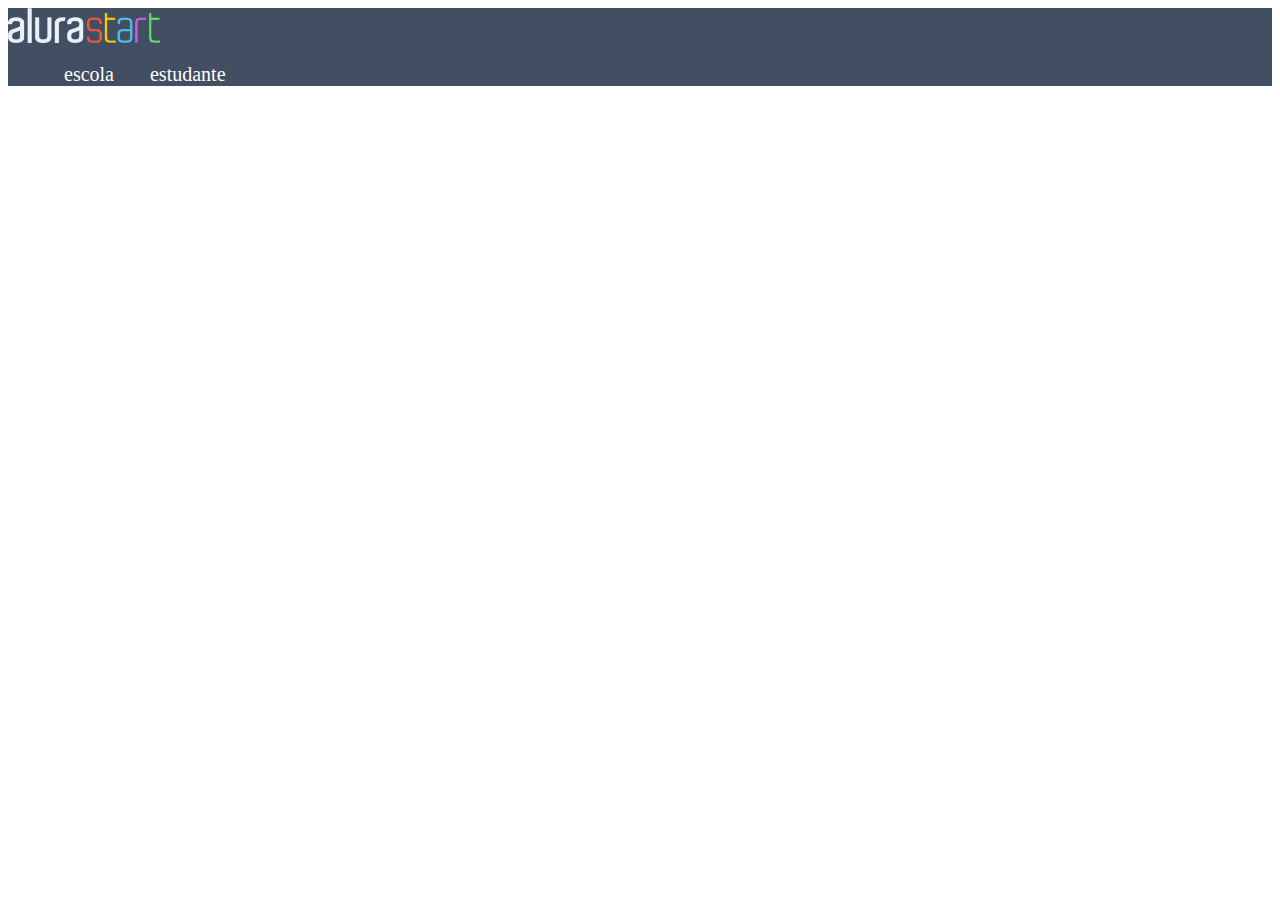
==== index.html @ 1a4b46d5 "class cabeçalho" ====
<!DOCTYPE html>
<html lang="en">
<head>
    <meta charset="UTF-8">
    <meta http-equiv="X-UA-Compatible" content="IE=edge">
    <meta name="viewport" content="width=device-width, initial-scale=1.0">
    <title>Document</title>
    <link rel="stylesheet" href="style.css">
</head>
<body>
    <header class="cabeçalho">

        <img class="cabeçalho-imagem" src="alurastart logo 1.png" alt="" srcset="">
        <ul class="cabeçalho-lista">
    <li class="cabeçalho-lista-intem">escola</li>
    <li class="cabeçalho-lista-intem">estudante</li>
    
    
        </ul>


    </header>
    
    
</body>
</html>
---- style.css ----
header{ 
    background-color: #424e61;
    color: white;
}

.cabeçalho-imagem {
    width: 12%;
}

.cabeçalho-lista-intem {
display: inline-block;
margin: 0 16px;
font-size: 20px;

}
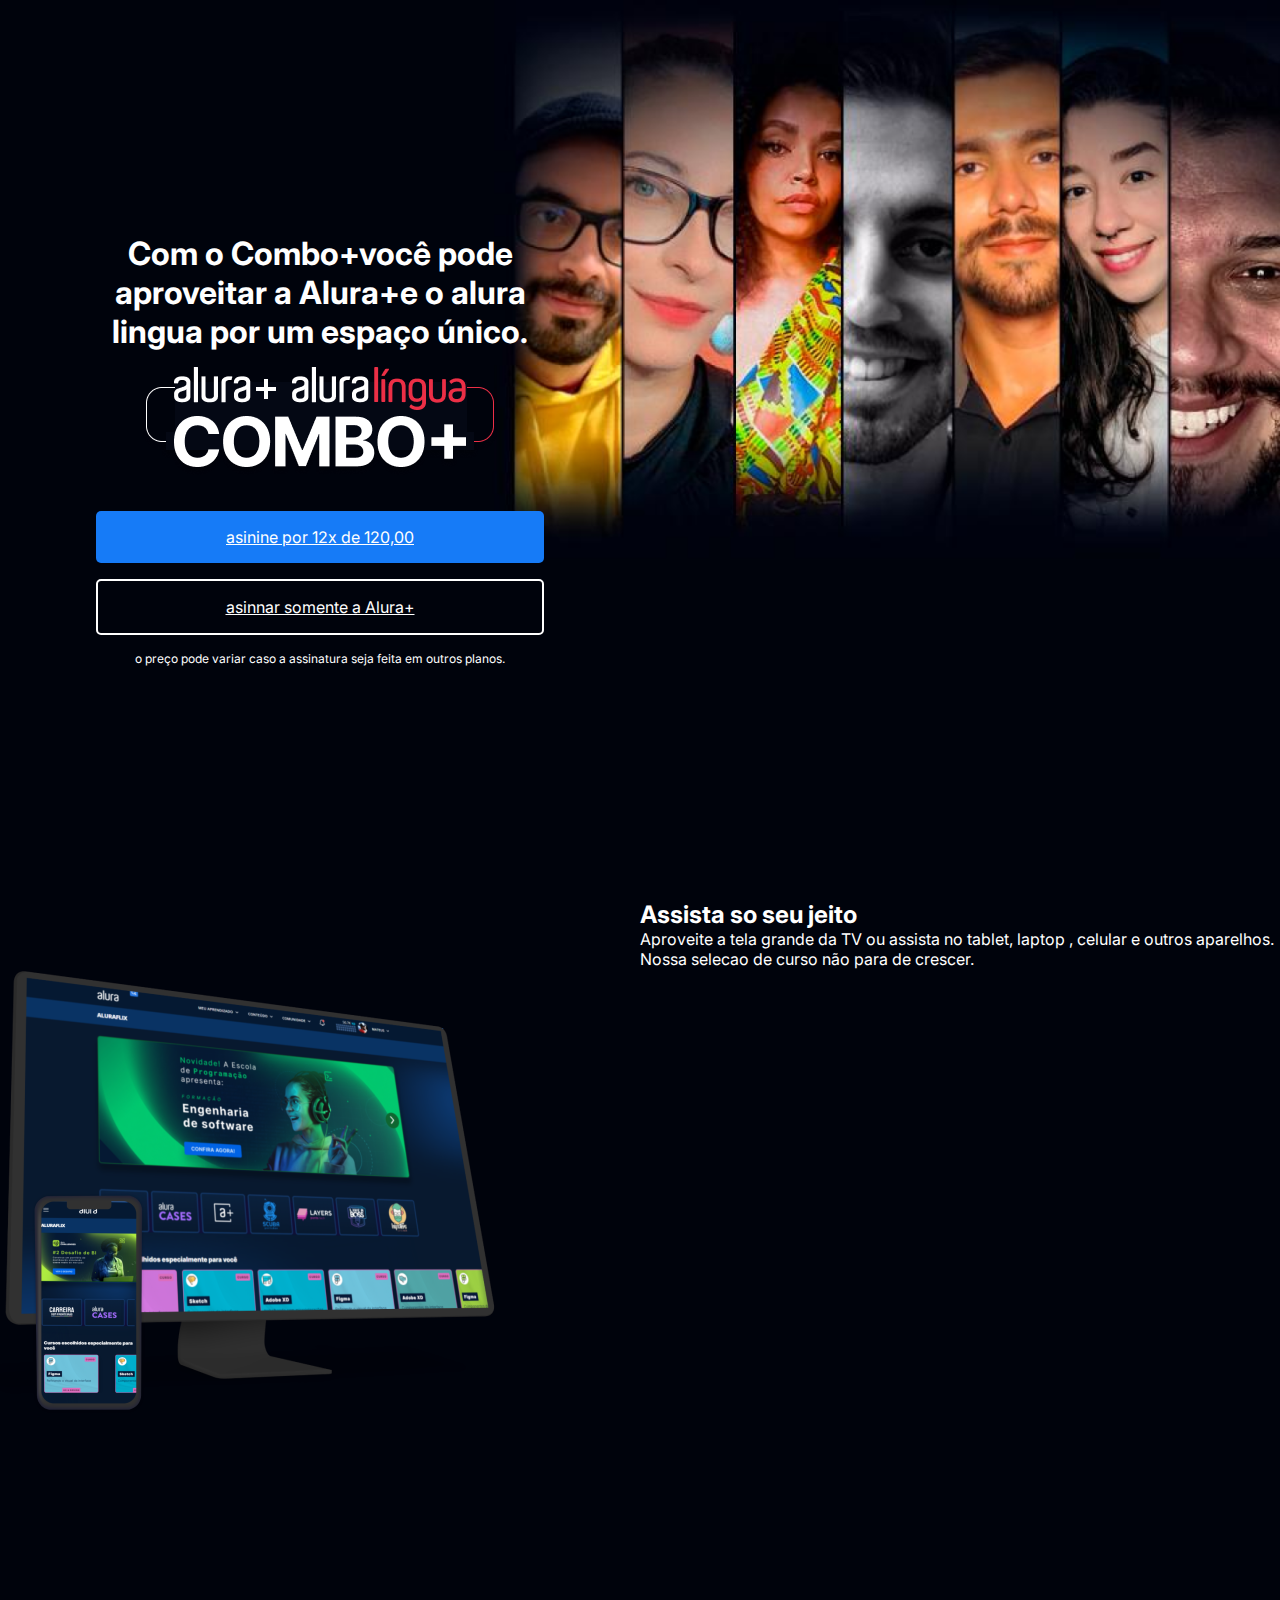
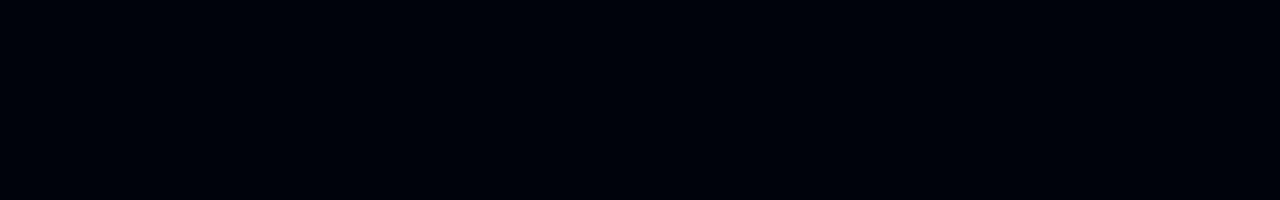
==== commit 784ea672: "05/10" ====
--- a/index.html
+++ b/index.html
@@ -4,23 +4,32 @@
     <meta charset="UTF-8">
     <meta http-equiv="X-UA-Compatible" content="IE=edge">
     <meta name="viewport" content="width=device-width, initial-scale=1.0">
-    <title>Document</title>
-    <link rel="stylesheet" href="style.css">
+    <title>Alura Plus</title>
+    <link rel="stylesheet" href="style.css"> 
+    <link rel="preconnect" href="https://fonts.googleapis.com">
+<link rel="preconnect" href="https://fonts.gstatic.com" crossorigin>
+<link href="https://fonts.googleapis.com/css2?family=Inter:wght@400;700&display=swap" rel="stylesheet">
+
+
 </head>
 <body>
-    <header class="cabeçalho">
+    <section class="container principal"> 
+    <div class="container__caixa">
+    <h1 class="container__titlt">Com o Combo+você pode aproveitar a Alura+e o alura lingua por um espaço único.</h1>
+    <img src="Combo.png" alt="O Combo é a junção do Alura+ e Alura Lingua." class="container__imagem"> 
+    <a href="www.Alura.com.br" class="container__botao">asinine por 12x de 120,00</a>
+    <a href="www.Alura.com.br" class="container__botao botao_secundario">asinnar somente a Alura+</a>
+    <p class="container__aviso">o preço pode variar caso a assinatura seja feita em outros planos.</p>
+    </div>
+    </section>
 
-        <img class="cabeçalho-imagem" src="alurastart logo 1.png" alt="" srcset="">
-        <ul class="cabeçalho-lista">
-    <li class="cabeçalho-lista-intem">escola</li>
-    <li class="cabeçalho-lista-intem">estudante</li>
-    
-    
-        </ul>
+    <section class="container secundario">
+    <img src="Plataformas.png" alt="Um monitor é um celular com o Alura Plus aberto" class="secundario__imagem">
+    <div class="container__descricao">
+    <h2 class="descricao__titulo"> Assista so seu jeito</h2>
+    <p class="descricao__titulo"> Aproveite a tela grande da TV ou assista no tablet, laptop , celular e outros aparelhos. Nossa selecao de curso não para de crescer.</p>
+    </div>
 
-
-    </header>
-    
-    
+    </section>
 </body>
-</html>+</html> --- a/style.css
+++ b/style.css
@@ -1,15 +1,70 @@
-header{ 
-    background-color: #424e61;
-    color: white;
+:root{
+    --branco-principal:#FFFFFF;
+    --botão-azual:#167BF7; 
+    --cinza-segundario:#C0C0C0; 
+    --cor-de-fundo:#00030C; 
+    --fonte-principal:"Inter"
 }
 
-.cabeçalho-imagem {
-    width: 12%;
+body{
+    background-color: var(--cor-de-fundo);
+    color: var(--branco-principal);
+    font-family: var(--fonte-principal);
+    font-size: 16px;
+    font-weight: 400;
+
+
 }
 
-.cabeçalho-lista-intem {
-display: inline-block;
-margin: 0 16px;
-font-size: 20px;
+.principal{ 
+   background-image: url("Background.png");
+   background-repeat: no-repeat;
+   background-size: contain;
+   align-items: center;
+   text-align: center;
+}
 
-}+*{
+    margin: 0;
+    padding: 0;
+}
+
+.container{
+    height: 100vh;
+    display: grid;
+    grid-template-columns: 50% 50%;
+    
+}
+
+.container__botao{ 
+    background-color: var(--botão-azual);
+    border-radius: 5px;
+    padding: 1em;
+    color: var(--branco-principal);
+    margin-bottom: 1em;
+    display: block;
+}
+
+.botao_secundario {
+    background-color: transparent;
+    border: 2px solid var(--branco-principal);
+}
+
+.container__aviso{
+    font-size: 12px;
+    color: var(--cinza-secundario);
+
+}
+
+.container__titulo{
+    font-size: 28px;
+    font-weight: 700;
+}
+
+.container__imagem{
+    margin: 1em 0 2em 0;
+}
+
+.container__caixa{
+    margin: 0 6em;
+}
